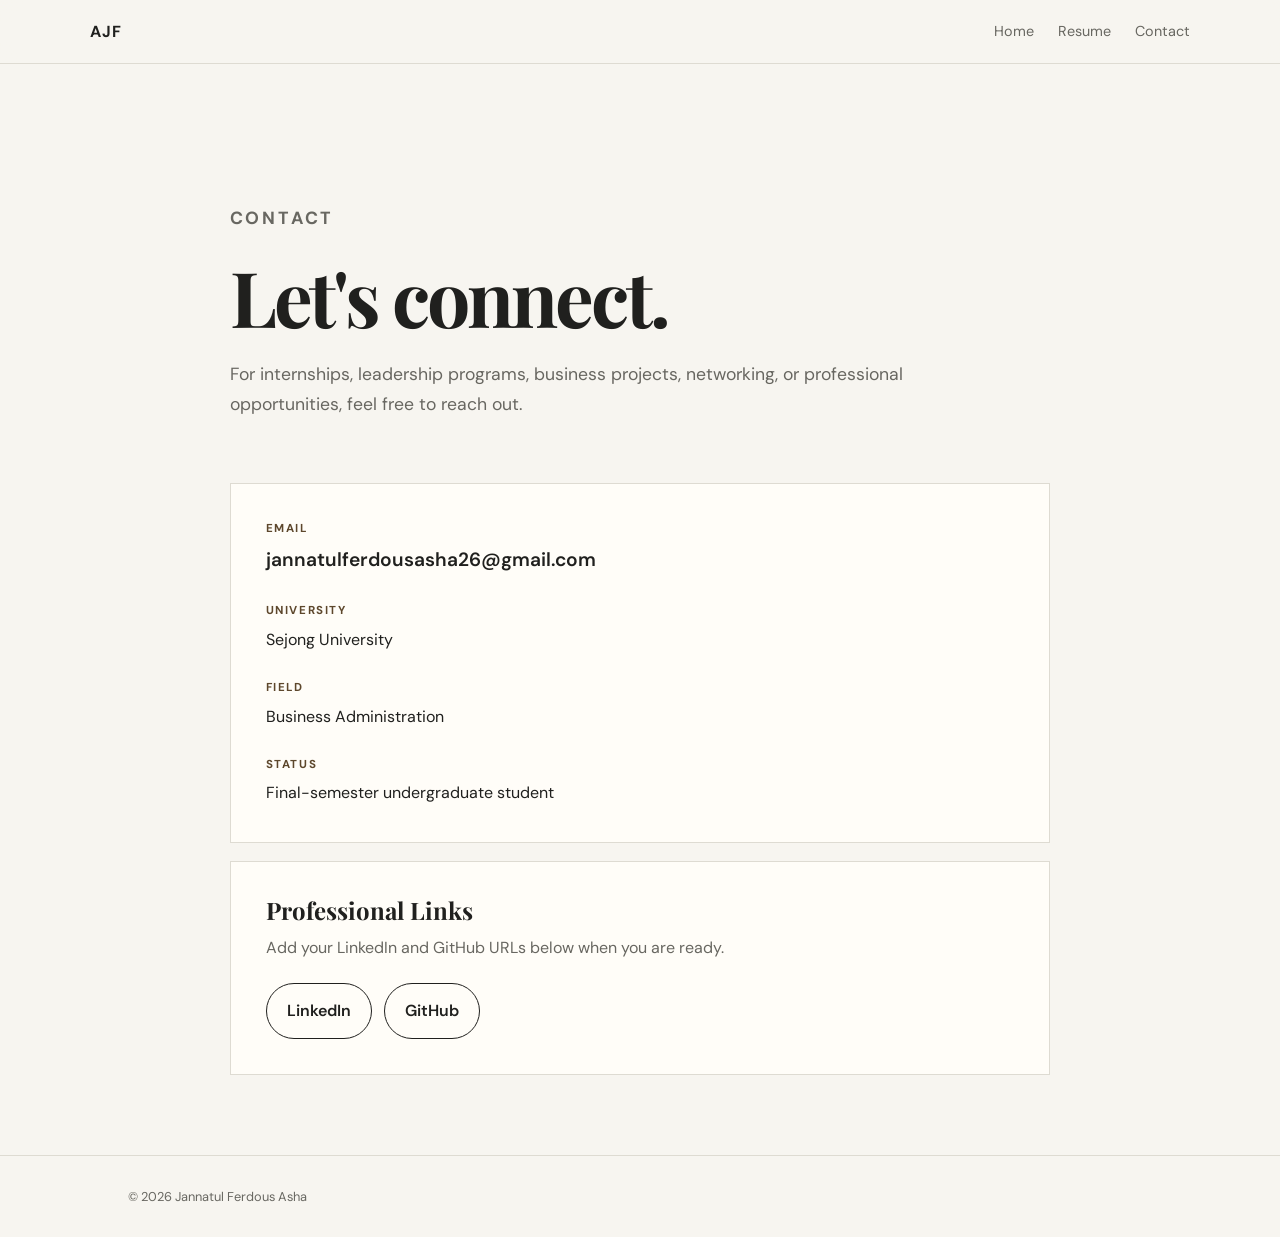
==== contact.html @ f9ceea92 "Add files via upload" ====
<!DOCTYPE html>
<html lang="en">
<head>
<meta charset="UTF-8"><meta name="viewport" content="width=device-width, initial-scale=1.0">
<title>Contact | Jannatul Ferdous Asha</title><link rel="stylesheet" href="style.css">
</head>
<body>
<header class="nav"><a class="logo" href="index.html">AJF</a><nav><a href="index.html">Home</a><a href="resume.html">Resume</a><a href="contact.html">Contact</a></nav></header>
<main class="contact-page">
<section class="contact-hero">
<p class="eyebrow">CONTACT</p>
<h1>Let's connect.</h1>
<p>For internships, leadership programs, business projects, networking, or professional opportunities, feel free to reach out.</p>
</section>
<section class="contact-card">
<div><span class="label">EMAIL</span><a class="contact-email" href="mailto:jannatulferdousasha26@gmail.com">jannatulferdousasha26@gmail.com</a></div>
<div><span class="label">UNIVERSITY</span><p>Sejong University</p></div>
<div><span class="label">FIELD</span><p>Business Administration</p></div>
<div><span class="label">STATUS</span><p>Final-semester undergraduate student</p></div>
</section>
<section class="contact-card links-card">
<h2>Professional Links</h2>
<p>Add your LinkedIn and GitHub URLs below when you are ready.</p>
<a class="btn secondary" href="https://www.linkedin.com/in/jannatul-asha-7a309832b/" target="_blank" rel="noopener">LinkedIn</a>
<a class="btn secondary" href="https://github.com/" target="_blank" rel="noopener">GitHub</a>
</section>
</main>
<footer><p>© 2026 Jannatul Ferdous Asha</p></footer>
</body></html>
---- style.css ----
@import url('https://fonts.googleapis.com/css2?family=DM+Sans:wght@400;500;600;700&family=Playfair+Display:wght@600;700&display=swap');
:root{--bg:#f7f5f0;--paper:#fffdf8;--ink:#20201e;--muted:#686761;--line:#dedbd2;--accent:#8b6f47;--accent-dark:#5d472c}
*{box-sizing:border-box;margin:0;padding:0}html{scroll-behavior:smooth}body{font-family:"DM Sans",sans-serif;color:var(--ink);background:var(--bg);line-height:1.7}a{color:inherit;text-decoration:none}
.nav{position:sticky;top:0;z-index:10;display:flex;justify-content:space-between;align-items:center;padding:18px 7%;background:rgba(247,245,240,.94);backdrop-filter:blur(12px);border-bottom:1px solid var(--line)}.logo{font-weight:700;letter-spacing:.08em}.nav nav{display:flex;gap:24px}.nav nav a{font-size:.9rem;color:var(--muted)}.nav nav a:hover{color:var(--ink)}
.hero{min-height:88vh;display:grid;grid-template-columns:1.4fr .8fr;gap:8%;align-items:center;padding:80px 10%;max-width:1400px;margin:auto}.hero-text{max-width:750px}.eyebrow{font-size:.75rem;letter-spacing:.16em;font-weight:700;color:var(--accent-dark);margin-bottom:18px}h1,h2,h3{line-height:1.15}h1{font-family:"Playfair Display",serif;font-size:clamp(3.4rem,7vw,6.7rem);letter-spacing:-.04em}h1 span{color:var(--accent)}.intro{max-width:650px;margin:28px 0;color:var(--muted);font-size:1.12rem}.buttons{display:flex;gap:12px;flex-wrap:wrap}.btn{display:inline-block;padding:13px 20px;border:1px solid var(--ink);border-radius:100px;font-weight:600;cursor:pointer}.btn.primary{background:var(--ink);color:white}.btn.secondary{background:transparent}
.hero-card{background:var(--paper);border:1px solid var(--line);padding:42px;text-align:center;box-shadow:0 25px 70px rgba(30,25,15,.08)}.avatar{width:150px;height:150px;margin:0 auto 25px;border-radius:50%;display:grid;place-items:center;background:#e8dfd0;color:var(--accent-dark);font-family:"Playfair Display",serif;font-size:2.5rem}.hero-card h2{font-family:"Playfair Display",serif;font-size:1.55rem}.hero-card p{color:var(--muted);margin-top:5px}.stat{margin-top:30px;padding-top:22px;border-top:1px solid var(--line)}.stat strong{display:block;font-size:2rem}.stat span{color:var(--muted);font-size:.85rem}
.section{padding:100px 10%;max-width:1400px;margin:auto}.alt{max-width:none;background:#efede7}.section>h2{font-family:"Playfair Display",serif;font-size:clamp(2rem,4vw,3.5rem);max-width:850px}.wide{max-width:800px;color:var(--muted);margin-top:22px}.timeline-item{max-width:800px;margin-top:35px;display:flex;gap:22px;padding:28px;background:var(--paper);border:1px solid var(--line)}.dot{width:12px;height:12px;flex:0 0 12px;border-radius:50%;background:var(--accent);margin-top:7px}.timeline-item h3{font-size:1.35rem}.muted,.project p,.skill-card p,.leadership-box p,.contact-hero>p{color:var(--muted)}
.grid,.project-grid{margin-top:40px;display:grid;grid-template-columns:repeat(3,1fr);gap:18px}.skill-card,.project{padding:30px;background:var(--paper);border:1px solid var(--line)}.skill-card h3,.project h3{margin-bottom:12px}.project .number{display:block;color:var(--accent);font-weight:700;margin-bottom:30px}.tag{display:inline-block;margin-top:16px;margin-right:6px;padding:5px 10px;border-radius:100px;background:#e9e3d7;font-size:.75rem;color:var(--accent-dark)}
.leadership-box{margin-top:35px;max-width:850px;padding:40px;border-left:3px solid var(--accent);background:var(--paper)}.leadership-box h2{font-family:"Playfair Display",serif;margin-bottom:15px}
.resume-page,.contact-page{max-width:1000px;margin:auto;padding:80px 7%}.resume-header{padding-bottom:45px;border-bottom:1px solid var(--line)}.resume-header h1,.contact-hero h1{font-size:clamp(3rem,6vw,5.5rem)}.resume-header p{color:var(--muted)}.resume-section{padding:38px 0;border-bottom:1px solid var(--line)}.resume-section h2{font-family:"Playfair Display",serif;font-size:1.8rem;margin-bottom:20px}.resume-row{display:flex;justify-content:space-between;gap:20px}.right{text-align:right;color:var(--muted)}.skill-list{display:flex;flex-wrap:wrap;gap:10px}.skill-list span{padding:8px 13px;background:#e9e3d7;border-radius:100px;font-size:.85rem}.resume-item{margin:20px 0}.resume-item p{color:var(--muted)}.resume-actions{display:flex;gap:12px;margin-top:35px}
.contact-page{max-width:1000px}.contact-hero{padding:60px 0 45px}.contact-hero h1{margin-bottom:20px}.contact-hero>p{max-width:700px;font-size:1.1rem}.contact-card{background:var(--paper);border:1px solid var(--line);padding:35px;margin-top:18px;display:grid;gap:25px}.label{display:block;font-size:.72rem;letter-spacing:.14em;font-weight:700;color:var(--accent-dark);margin-bottom:5px}.contact-email{font-size:1.2rem;font-weight:600}.links-card{display:block}.links-card h2{font-family:"Playfair Display",serif;margin-bottom:10px}.links-card p{color:var(--muted);margin-bottom:22px}.links-card .btn{margin-right:8px}
footer{padding:30px 10%;border-top:1px solid var(--line);color:var(--muted);font-size:.8rem}
@media(max-width:800px){.nav nav{display:none}.hero{grid-template-columns:1fr;padding-top:55px}.grid,.project-grid{grid-template-columns:1fr}.section{padding:75px 7%}h1{font-size:3.5rem}.resume-row{display:block}.right{text-align:left;margin-top:8px}}
@media print{.nav,.resume-actions,footer{display:none}.resume-page{padding:20px}.resume-section{break-inside:avoid}body{background:white}}
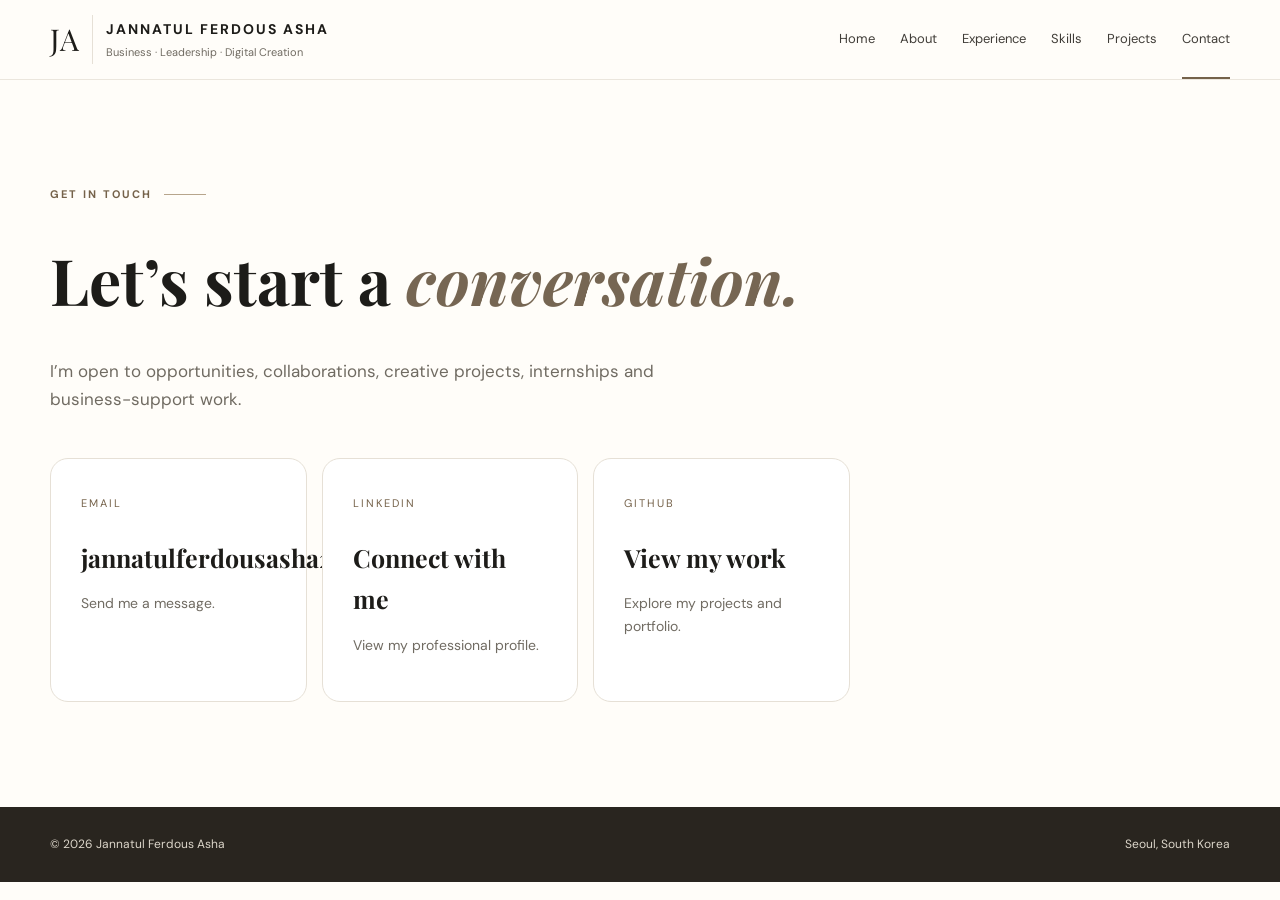
==== commit 6d7b4d05: "Add files via upload" ====
--- a/contact.html
+++ b/contact.html
@@ -1,29 +1 @@
-<!DOCTYPE html>
-<html lang="en">
-<head>
-<meta charset="UTF-8"><meta name="viewport" content="width=device-width, initial-scale=1.0">
-<title>Contact | Jannatul Ferdous Asha</title><link rel="stylesheet" href="style.css">
-</head>
-<body>
-<header class="nav"><a class="logo" href="index.html">AJF</a><nav><a href="index.html">Home</a><a href="resume.html">Resume</a><a href="contact.html">Contact</a></nav></header>
-<main class="contact-page">
-<section class="contact-hero">
-<p class="eyebrow">CONTACT</p>
-<h1>Let's connect.</h1>
-<p>For internships, leadership programs, business projects, networking, or professional opportunities, feel free to reach out.</p>
-</section>
-<section class="contact-card">
-<div><span class="label">EMAIL</span><a class="contact-email" href="mailto:jannatulferdousasha26@gmail.com">jannatulferdousasha26@gmail.com</a></div>
-<div><span class="label">UNIVERSITY</span><p>Sejong University</p></div>
-<div><span class="label">FIELD</span><p>Business Administration</p></div>
-<div><span class="label">STATUS</span><p>Final-semester undergraduate student</p></div>
-</section>
-<section class="contact-card links-card">
-<h2>Professional Links</h2>
-<p>Add your LinkedIn and GitHub URLs below when you are ready.</p>
-<a class="btn secondary" href="https://www.linkedin.com/in/jannatul-asha-7a309832b/" target="_blank" rel="noopener">LinkedIn</a>
-<a class="btn secondary" href="https://github.com/" target="_blank" rel="noopener">GitHub</a>
-</section>
-</main>
-<footer><p>© 2026 Jannatul Ferdous Asha</p></footer>
-</body></html>
+<!DOCTYPE html><html lang="en"><head><meta charset="UTF-8"><meta name="viewport" content="width=device-width,initial-scale=1.0"><title>Contact | Jannatul Ferdous Asha</title><link rel="preconnect" href="https://fonts.googleapis.com"><link rel="preconnect" href="https://fonts.gstatic.com" crossorigin><link href="https://fonts.googleapis.com/css2?family=DM+Sans:wght@400;500;600;700&family=Playfair+Display:wght@500;600&display=swap" rel="stylesheet"><link rel="stylesheet" href="style.css"></head><body><header class="nav-wrap"><nav class="nav container"><a class="brand" href="index.html"><span class="monogram">JA</span><span><strong>JANNATUL FERDOUS ASHA</strong><small>Business · Leadership · Digital Creation</small></span></a><div class="nav-links"><a href="index.html">Home</a><a href="index.html#about">About</a><a href="index.html#experience">Experience</a><a href="index.html#skills">Skills</a><a href="index.html#projects">Projects</a><a class="active" href="contact.html">Contact</a></div></nav></header><main class="section container" style="min-height:70vh"><div class="section-label">Get in touch <i></i></div><h1 style="font-family:'Playfair Display',serif;font-size:64px;line-height:1.05;max-width:800px">Let’s start a <em style="color:#766653">conversation.</em></h1><p style="max-width:650px;color:#706b62;font-size:17px">I’m open to opportunities, collaborations, creative projects, internships and business-support work.</p><div style="display:grid;grid-template-columns:repeat(auto-fit,minmax(240px,1fr));gap:15px;max-width:800px;margin-top:45px"><a class="project-card" href="mailto:jannatulferdousasha26@gmail.com"><span>EMAIL</span><h3>jannatulferdousasha26@gmail.com</h3><p>Send me a message.</p></a><a class="project-card" href="https://www.linkedin.com/in/jannatul-asha-7a309832b/" target="_blank"><span>LINKEDIN</span><h3>Connect with me</h3><p>View my professional profile.</p></a><a class="project-card" href="https://github.com/Ashajannatulferdous" target="_blank"><span>GITHUB</span><h3>View my work</h3><p>Explore my projects and portfolio.</p></a></div></main><footer><div class="container footer-inner"><span>© 2026 Jannatul Ferdous Asha</span><span>Seoul, South Korea</span></div></footer></body></html>
--- a/style.css
+++ b/style.css
@@ -1,14 +1 @@
-@import url('https://fonts.googleapis.com/css2?family=DM+Sans:wght@400;500;600;700&family=Playfair+Display:wght@600;700&display=swap');
-:root{--bg:#f7f5f0;--paper:#fffdf8;--ink:#20201e;--muted:#686761;--line:#dedbd2;--accent:#8b6f47;--accent-dark:#5d472c}
-*{box-sizing:border-box;margin:0;padding:0}html{scroll-behavior:smooth}body{font-family:"DM Sans",sans-serif;color:var(--ink);background:var(--bg);line-height:1.7}a{color:inherit;text-decoration:none}
-.nav{position:sticky;top:0;z-index:10;display:flex;justify-content:space-between;align-items:center;padding:18px 7%;background:rgba(247,245,240,.94);backdrop-filter:blur(12px);border-bottom:1px solid var(--line)}.logo{font-weight:700;letter-spacing:.08em}.nav nav{display:flex;gap:24px}.nav nav a{font-size:.9rem;color:var(--muted)}.nav nav a:hover{color:var(--ink)}
-.hero{min-height:88vh;display:grid;grid-template-columns:1.4fr .8fr;gap:8%;align-items:center;padding:80px 10%;max-width:1400px;margin:auto}.hero-text{max-width:750px}.eyebrow{font-size:.75rem;letter-spacing:.16em;font-weight:700;color:var(--accent-dark);margin-bottom:18px}h1,h2,h3{line-height:1.15}h1{font-family:"Playfair Display",serif;font-size:clamp(3.4rem,7vw,6.7rem);letter-spacing:-.04em}h1 span{color:var(--accent)}.intro{max-width:650px;margin:28px 0;color:var(--muted);font-size:1.12rem}.buttons{display:flex;gap:12px;flex-wrap:wrap}.btn{display:inline-block;padding:13px 20px;border:1px solid var(--ink);border-radius:100px;font-weight:600;cursor:pointer}.btn.primary{background:var(--ink);color:white}.btn.secondary{background:transparent}
-.hero-card{background:var(--paper);border:1px solid var(--line);padding:42px;text-align:center;box-shadow:0 25px 70px rgba(30,25,15,.08)}.avatar{width:150px;height:150px;margin:0 auto 25px;border-radius:50%;display:grid;place-items:center;background:#e8dfd0;color:var(--accent-dark);font-family:"Playfair Display",serif;font-size:2.5rem}.hero-card h2{font-family:"Playfair Display",serif;font-size:1.55rem}.hero-card p{color:var(--muted);margin-top:5px}.stat{margin-top:30px;padding-top:22px;border-top:1px solid var(--line)}.stat strong{display:block;font-size:2rem}.stat span{color:var(--muted);font-size:.85rem}
-.section{padding:100px 10%;max-width:1400px;margin:auto}.alt{max-width:none;background:#efede7}.section>h2{font-family:"Playfair Display",serif;font-size:clamp(2rem,4vw,3.5rem);max-width:850px}.wide{max-width:800px;color:var(--muted);margin-top:22px}.timeline-item{max-width:800px;margin-top:35px;display:flex;gap:22px;padding:28px;background:var(--paper);border:1px solid var(--line)}.dot{width:12px;height:12px;flex:0 0 12px;border-radius:50%;background:var(--accent);margin-top:7px}.timeline-item h3{font-size:1.35rem}.muted,.project p,.skill-card p,.leadership-box p,.contact-hero>p{color:var(--muted)}
-.grid,.project-grid{margin-top:40px;display:grid;grid-template-columns:repeat(3,1fr);gap:18px}.skill-card,.project{padding:30px;background:var(--paper);border:1px solid var(--line)}.skill-card h3,.project h3{margin-bottom:12px}.project .number{display:block;color:var(--accent);font-weight:700;margin-bottom:30px}.tag{display:inline-block;margin-top:16px;margin-right:6px;padding:5px 10px;border-radius:100px;background:#e9e3d7;font-size:.75rem;color:var(--accent-dark)}
-.leadership-box{margin-top:35px;max-width:850px;padding:40px;border-left:3px solid var(--accent);background:var(--paper)}.leadership-box h2{font-family:"Playfair Display",serif;margin-bottom:15px}
-.resume-page,.contact-page{max-width:1000px;margin:auto;padding:80px 7%}.resume-header{padding-bottom:45px;border-bottom:1px solid var(--line)}.resume-header h1,.contact-hero h1{font-size:clamp(3rem,6vw,5.5rem)}.resume-header p{color:var(--muted)}.resume-section{padding:38px 0;border-bottom:1px solid var(--line)}.resume-section h2{font-family:"Playfair Display",serif;font-size:1.8rem;margin-bottom:20px}.resume-row{display:flex;justify-content:space-between;gap:20px}.right{text-align:right;color:var(--muted)}.skill-list{display:flex;flex-wrap:wrap;gap:10px}.skill-list span{padding:8px 13px;background:#e9e3d7;border-radius:100px;font-size:.85rem}.resume-item{margin:20px 0}.resume-item p{color:var(--muted)}.resume-actions{display:flex;gap:12px;margin-top:35px}
-.contact-page{max-width:1000px}.contact-hero{padding:60px 0 45px}.contact-hero h1{margin-bottom:20px}.contact-hero>p{max-width:700px;font-size:1.1rem}.contact-card{background:var(--paper);border:1px solid var(--line);padding:35px;margin-top:18px;display:grid;gap:25px}.label{display:block;font-size:.72rem;letter-spacing:.14em;font-weight:700;color:var(--accent-dark);margin-bottom:5px}.contact-email{font-size:1.2rem;font-weight:600}.links-card{display:block}.links-card h2{font-family:"Playfair Display",serif;margin-bottom:10px}.links-card p{color:var(--muted);margin-bottom:22px}.links-card .btn{margin-right:8px}
-footer{padding:30px 10%;border-top:1px solid var(--line);color:var(--muted);font-size:.8rem}
-@media(max-width:800px){.nav nav{display:none}.hero{grid-template-columns:1fr;padding-top:55px}.grid,.project-grid{grid-template-columns:1fr}.section{padding:75px 7%}h1{font-size:3.5rem}.resume-row{display:block}.right{text-align:left;margin-top:8px}}
-@media print{.nav,.resume-actions,footer{display:none}.resume-page{padding:20px}.resume-section{break-inside:avoid}body{background:white}}
+:root{--ink:#1d1c19;--muted:#706b62;--cream:#f7f4ee;--paper:#fffdf9;--line:#e6e0d6;--accent:#75624a;--soft:#f0ece4}*{box-sizing:border-box}html{scroll-behavior:smooth}body{margin:0;color:var(--ink);background:var(--paper);font-family:'DM Sans',Arial,sans-serif;line-height:1.65}a{color:inherit;text-decoration:none}.container{width:min(1180px,calc(100% - 48px));margin:auto}.nav-wrap{position:sticky;top:0;z-index:20;background:rgba(255,253,249,.93);backdrop-filter:blur(16px);border-bottom:1px solid rgba(230,224,214,.8)}.nav{min-height:76px;display:flex;align-items:center;justify-content:space-between;gap:25px}.brand{display:flex;align-items:center;gap:13px;min-width:245px}.monogram{font-family:'Playfair Display',serif;font-size:30px;border-right:1px solid var(--line);padding-right:13px}.brand strong{display:block;font-size:14px;letter-spacing:2px}.brand small{display:block;color:var(--muted);font-size:11px;margin-top:2px}.nav-links{display:flex;gap:25px;font-size:13px;color:#403d38}.nav-links a{padding:28px 0;border-bottom:2px solid transparent}.nav-links a.active,.nav-links a:hover{border-color:var(--accent)}.btn{display:inline-flex;align-items:center;gap:12px;padding:13px 24px;border-radius:30px;font-size:13px;font-weight:600;transition:.25s}.btn-dark{background:#5f533f;color:white}.btn-dark:hover{transform:translateY(-2px);background:#443b2e}.btn-outline{border:1px solid #a9a093;background:white}.btn-outline:hover{background:var(--cream)}.hero{display:grid;grid-template-columns:1.02fr .98fr;min-height:600px;align-items:center;gap:25px}.hero-copy{padding:70px 20px 70px 28px}.eyebrow-script{font-family:'Playfair Display',serif;font-style:italic;font-size:42px;color:#806f5b;margin-bottom:-15px}.hero h1{font-family:'Playfair Display',serif;font-size:74px;line-height:.98;margin:0 0 17px;letter-spacing:-2px}.hero h1 span{font-weight:500}.hero-role{font-size:18px;color:#5e584f;margin:0 0 20px}.hero-role b{font-weight:400;color:#b7aa98}.hero-text{max-width:650px;color:var(--muted);font-size:16px}.hero-actions{display:flex;gap:12px;margin-top:28px}.socials{display:flex;gap:18px;margin-top:26px}.socials a{width:34px;height:34px;border:1px solid var(--line);border-radius:50%;display:grid;place-items:center;font-size:12px;font-weight:700;background:white}.hero-photo{position:relative;height:570px;overflow:hidden;border-radius:0 0 0 160px;background:#ddd}.hero-photo img{width:100%;height:100%;object-fit:cover;object-position:center 35%;filter:saturate(.92)}.photo-note{position:absolute;right:30px;top:34px;color:#554936;font-family:'Playfair Display',serif;font-size:25px;font-style:italic;line-height:1.05;text-align:right}.photo-note em{font-size:32px}.quick{margin-top:-28px;position:relative;z-index:2;background:white;border:1px solid var(--line);border-radius:18px;box-shadow:0 15px 45px rgba(66,56,43,.09);display:grid;grid-template-columns:repeat(4,1fr);padding:25px}.quick>div{display:flex;gap:15px;align-items:center;padding:0 22px;border-right:1px solid var(--line)}.quick>div:last-child{border:0}.quick-icon{font-size:27px;color:var(--accent)}.quick p{margin:0}.quick b,.quick small{display:block}.quick b{font-family:'Playfair Display',serif;font-size:17px}.quick small{font-size:12px;color:var(--muted);line-height:1.5;margin-top:4px}.section{padding:105px 0}.section-soft{background:var(--cream)}.about-grid{display:grid;grid-template-columns:.85fr 1.15fr;gap:80px;align-items:center}.portrait-card{height:520px;position:relative;overflow:hidden;border-radius:20px}.portrait-card img{width:100%;height:100%;object-fit:cover;object-position:center 30%}.portrait-card span{position:absolute;bottom:25px;right:25px;color:white;font-family:'Playfair Display',serif;font-size:24px;font-style:italic;text-align:right;text-shadow:0 2px 14px #000}.section-label{text-transform:uppercase;letter-spacing:2px;font-size:11px;color:var(--accent);display:flex;align-items:center;gap:12px;font-weight:700}.section-label i{display:block;width:42px;height:1px;background:#b7a58c}.section h2{font-family:'Playfair Display',serif;font-size:47px;line-height:1.08;margin:12px 0 24px}.section h2 em{font-weight:500;color:#766653}.about-copy p{color:var(--muted);max-width:650px}.text-link{display:inline-flex;gap:13px;margin-top:10px;font-weight:700;border-bottom:1px solid #9e927f;padding-bottom:5px}.skill-grid{display:grid;grid-template-columns:repeat(3,1fr);gap:12px}.skill{background:white;border:1px solid var(--line);border-radius:14px;padding:20px;display:grid;grid-template-columns:28px 1fr;column-gap:8px;align-items:center;font-size:19px}.skill span{font-weight:600;font-size:14px}.skill small{grid-column:2;color:var(--muted);font-size:11px}.timeline{max-width:900px;border-top:1px solid var(--line)}.timeline article{display:grid;grid-template-columns:100px 1fr;gap:35px;padding:30px 0;border-bottom:1px solid var(--line)}.year{font-family:'Playfair Display',serif;font-size:20px;color:var(--accent)}.timeline h3{margin:0;font-family:'Playfair Display',serif;font-size:23px}.timeline .role{font-size:12px;color:var(--accent);font-weight:700;margin:4px 0}.timeline p:last-child{color:var(--muted);margin:7px 0 0}.project-grid{display:grid;grid-template-columns:repeat(3,1fr);gap:18px}.project-card{background:white;border:1px solid var(--line);border-radius:18px;padding:30px;min-height:210px}.project-card span{font-size:11px;letter-spacing:2px;color:var(--accent)}.project-card h3{font-family:'Playfair Display',serif;font-size:25px;margin:22px 0 8px}.project-card p{color:var(--muted);font-size:14px}.quote{text-align:center;padding-bottom:115px}.quote p{font-family:'Playfair Display',serif;font-size:39px;line-height:1.25;max-width:850px;margin:0 auto 28px}.quote em{color:#786852}.quote .btn{margin:auto}footer{background:#29251f;color:#dcd6ca;padding:28px 0;font-size:12px}.footer-inner{display:flex;justify-content:space-between;gap:20px}.footer-inner a{color:white}@media(max-width:950px){.nav-links{display:none}.nav-cta{display:none}.hero{grid-template-columns:1fr}.hero-copy{padding:65px 0 30px}.hero h1{font-size:58px}.hero-photo{height:480px;border-radius:20px}.quick{grid-template-columns:1fr 1fr}.quick>div:nth-child(2){border-right:0}.quick>div{padding:15px}.about-grid{grid-template-columns:1fr;gap:45px}.portrait-card{height:430px}.skill-grid,.project-grid{grid-template-columns:1fr 1fr}}@media(max-width:600px){.container{width:min(100% - 30px,1180px)}.brand strong{font-size:11px}.brand small{display:none}.hero h1{font-size:48px}.eyebrow-script{font-size:33px}.hero-role{font-size:15px}.hero-actions{flex-direction:column;align-items:flex-start}.hero-photo{height:420px}.quick{grid-template-columns:1fr}.quick>div{border-right:0;border-bottom:1px solid var(--line);padding:16px}.section{padding:75px 0}.section h2{font-size:38px}.skill-grid,.project-grid{grid-template-columns:1fr}.timeline article{grid-template-columns:65px 1fr;gap:18px}.quote p{font-size:29px}.footer-inner{flex-direction:column}}
